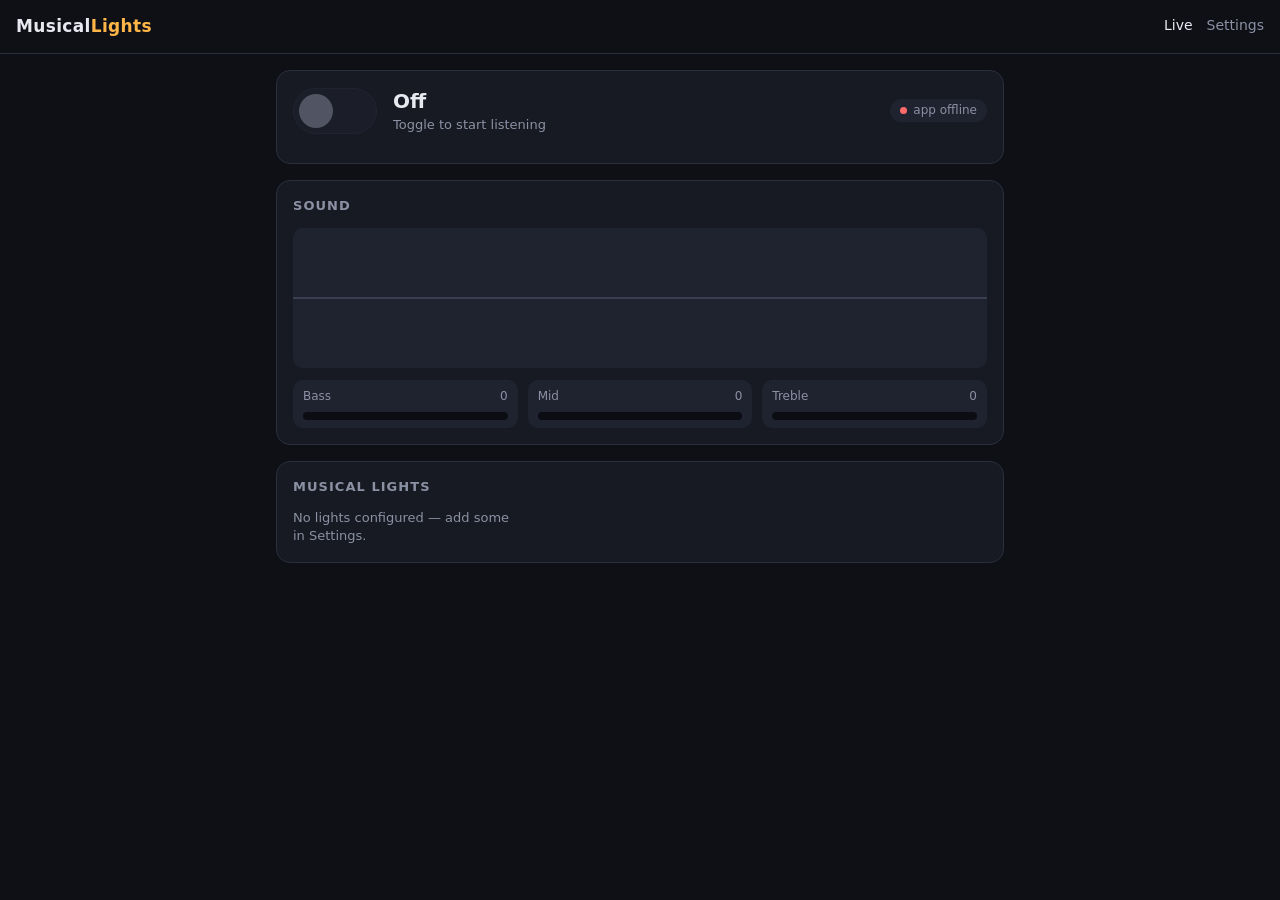
==== static/index.html @ 755388d3 "MusicalLights: audio-reactive Home Assistant lights from a browser mic A web app that makes Home Ass" ====
<!doctype html>
<html lang="en">
<head>
  <meta charset="utf-8">
  <meta name="viewport" content="width=device-width, initial-scale=1">
  <title>MusicalLights</title>
  <link rel="stylesheet" href="/static/app.css">
</head>
<body>
  <header>
    <h1>Musical<span>Lights</span></h1>
    <nav><a href="/" class="here">Live</a><a href="/settings">Settings</a></nav>
  </header>
  <main>
    <section>
      <div class="power">
        <label class="switch">
          <input type="checkbox" id="power">
          <span class="track"></span>
        </label>
        <div>
          <div class="power-label" id="power-label">Off</div>
          <div class="muted" id="power-detail">Toggle to start listening</div>
        </div>
        <div class="spacer"></div>
        <span class="pill" id="ha-pill">HA</span>
      </div>
      <div class="error" id="error"></div>
    </section>

    <section>
      <h2>Sound</h2>
      <canvas id="wave"></canvas>
      <div class="bands">
        <div class="band bass"><div class="name"><span>Bass</span><span id="lv-bass">0</span></div><div class="meter"><i id="m-bass"></i></div></div>
        <div class="band mid"><div class="name"><span>Mid</span><span id="lv-mid">0</span></div><div class="meter"><i id="m-mid"></i></div></div>
        <div class="band treble"><div class="name"><span>Treble</span><span id="lv-treble">0</span></div><div class="meter"><i id="m-treble"></i></div></div>
      </div>
    </section>

    <section>
      <h2>Musical lights</h2>
      <div class="lights" id="lights"></div>
    </section>
  </main>
  <script src="/static/live.js"></script>
</body>
</html>
---- static/app.css ----
:root {
  --bg: #0e1016;
  --panel: #171a23;
  --panel-2: #1f2330;
  --line: #2a2f3e;
  --text: #e7e9ef;
  --muted: #8b91a3;
  --accent: #ffb547;
  --bass: #ff5d73;
  --mid: #ffb547;
  --treble: #5ec8ff;
  --ok: #4fd18b;
  --bad: #ff6b6b;
  --radius: 14px;
  color-scheme: dark;
}
* { box-sizing: border-box; }
html, body { margin: 0; background: var(--bg); color: var(--text);
  font: 15px/1.45 system-ui, -apple-system, "Segoe UI", Roboto, sans-serif; }
a { color: inherit; }
header { display: flex; align-items: center; justify-content: space-between;
  padding: 14px 16px; border-bottom: 1px solid var(--line); }
header h1 { font-size: 17px; margin: 0; letter-spacing: .02em; }
header h1 span { color: var(--accent); }
nav a { color: var(--muted); text-decoration: none; margin-left: 14px; font-size: 14px; }
nav a.here, nav a:hover { color: var(--text); }
main { max-width: 760px; margin: 0 auto; padding: 16px; display: grid; gap: 16px; }
section { background: var(--panel); border: 1px solid var(--line); border-radius: var(--radius);
  padding: 16px; }
section h2 { font-size: 13px; text-transform: uppercase; letter-spacing: .08em;
  color: var(--muted); margin: 0 0 12px; font-weight: 600; }
.muted { color: var(--muted); font-size: 13px; }
.row { display: flex; align-items: center; gap: 10px; flex-wrap: wrap; }
.spacer { flex: 1; }

/* status pill */
.pill { display: inline-flex; align-items: center; gap: 6px; font-size: 12px;
  padding: 3px 10px; border-radius: 999px; background: var(--panel-2); color: var(--muted); }
.pill::before { content: ""; width: 7px; height: 7px; border-radius: 50%; background: var(--muted); }
.pill.ok::before { background: var(--ok); }
.pill.bad::before { background: var(--bad); }

/* big toggle */
.power { display: flex; align-items: center; gap: 16px; }
.switch { position: relative; width: 84px; height: 46px; flex: none; }
.switch input { opacity: 0; width: 0; height: 0; }
.switch .track { position: absolute; inset: 0; border-radius: 999px; background: var(--panel-2);
  border: 1px solid var(--line); transition: background .2s; cursor: pointer; }
.switch .track::after { content: ""; position: absolute; top: 5px; left: 5px; width: 34px;
  height: 34px; border-radius: 50%; background: var(--muted); transition: transform .2s, background .2s; }
.switch input:checked + .track { background: #3a2c14; border-color: var(--accent); }
.switch input:checked + .track::after { transform: translateX(38px); background: var(--accent); }
.switch input:disabled + .track { opacity: .5; cursor: wait; }
.power-label { font-size: 20px; font-weight: 600; }
.error { color: var(--bad); font-size: 13px; min-height: 1em; }

/* visualizer */
canvas { width: 100%; height: 140px; display: block; background: var(--panel-2);
  border-radius: 10px; }
.bands { display: grid; grid-template-columns: repeat(3, 1fr); gap: 10px; margin-top: 12px; }
.band { background: var(--panel-2); border-radius: 10px; padding: 8px 10px; }
.band .name { font-size: 12px; color: var(--muted); display: flex; justify-content: space-between; }
.meter { height: 8px; border-radius: 4px; background: #0b0d12; margin-top: 6px; overflow: hidden; }
.meter i { display: block; height: 100%; width: 0; border-radius: 4px; transition: width .06s linear; }
.bass .meter i { background: var(--bass); }
.mid .meter i { background: var(--mid); }
.treble .meter i { background: var(--treble); }

/* light cards */
.lights { display: grid; grid-template-columns: repeat(auto-fill, minmax(200px, 1fr)); gap: 10px; }
.light { background: var(--panel-2); border-radius: 12px; padding: 12px; position: relative;
  overflow: hidden; }
.light .glow { position: absolute; inset: 0; opacity: 0; transition: opacity .12s linear;
  pointer-events: none; }
.light.bass .glow { background: radial-gradient(circle at 20% 0%, var(--bass), transparent 70%); }
.light.mid .glow { background: radial-gradient(circle at 20% 0%, var(--mid), transparent 70%); }
.light.treble .glow { background: radial-gradient(circle at 20% 0%, var(--treble), transparent 70%); }
.light > * { position: relative; }
.light .eid { font-size: 13px; word-break: break-all; }
.light .pct { font-size: 26px; font-weight: 600; margin-top: 4px; }
.tag { font-size: 11px; padding: 1px 7px; border-radius: 999px; background: #0b0d12;
  color: var(--muted); margin-right: 4px; }
.tag.bass { color: var(--bass); } .tag.mid { color: var(--mid); } .tag.treble { color: var(--treble); }

/* forms */
label.field { display: grid; gap: 4px; font-size: 13px; color: var(--muted); }
input[type=text], input[type=password], input[type=number], input[type=url], select {
  background: #0b0d12; color: var(--text); border: 1px solid var(--line); border-radius: 8px;
  padding: 8px 10px; font: inherit; min-width: 0; }
input[type=range] { accent-color: var(--accent); width: 100%; }
button { background: var(--panel-2); color: var(--text); border: 1px solid var(--line);
  border-radius: 8px; padding: 8px 14px; font: inherit; cursor: pointer; }
button.primary { background: var(--accent); color: #1a1205; border-color: var(--accent); font-weight: 600; }
button.danger { color: var(--bad); }
button:disabled { opacity: .5; cursor: default; }
.grid2 { display: grid; grid-template-columns: 1fr 1fr; gap: 10px; }
.grid3 { display: grid; grid-template-columns: repeat(3, 1fr); gap: 10px; }
.cfg-light { border-top: 1px solid var(--line); padding: 12px 0; display: grid; gap: 10px; }
.cfg-light:first-child { border-top: 0; padding-top: 0; }
.slider { display: grid; grid-template-columns: 110px 1fr 44px; align-items: center; gap: 8px;
  font-size: 13px; color: var(--muted); }
.slider output { text-align: right; color: var(--text); }
.add { display: grid; grid-template-columns: 1fr 120px auto; gap: 8px; }
.band-row { display: grid; grid-template-columns: 70px 1fr 1fr; gap: 8px; align-items: center; }
.toast { position: fixed; bottom: 16px; left: 50%; transform: translateX(-50%);
  background: var(--panel-2); border: 1px solid var(--line); padding: 8px 14px;
  border-radius: 10px; font-size: 13px; opacity: 0; transition: opacity .2s; pointer-events: none; }
.toast.show { opacity: 1; }
.toast.bad { border-color: var(--bad); color: var(--bad); }

@media (max-width: 520px) {
  .add { grid-template-columns: 1fr 1fr; }
  .add button { grid-column: span 2; }
  .grid3 { grid-template-columns: 1fr; }
  .slider { grid-template-columns: 90px 1fr 40px; }
}
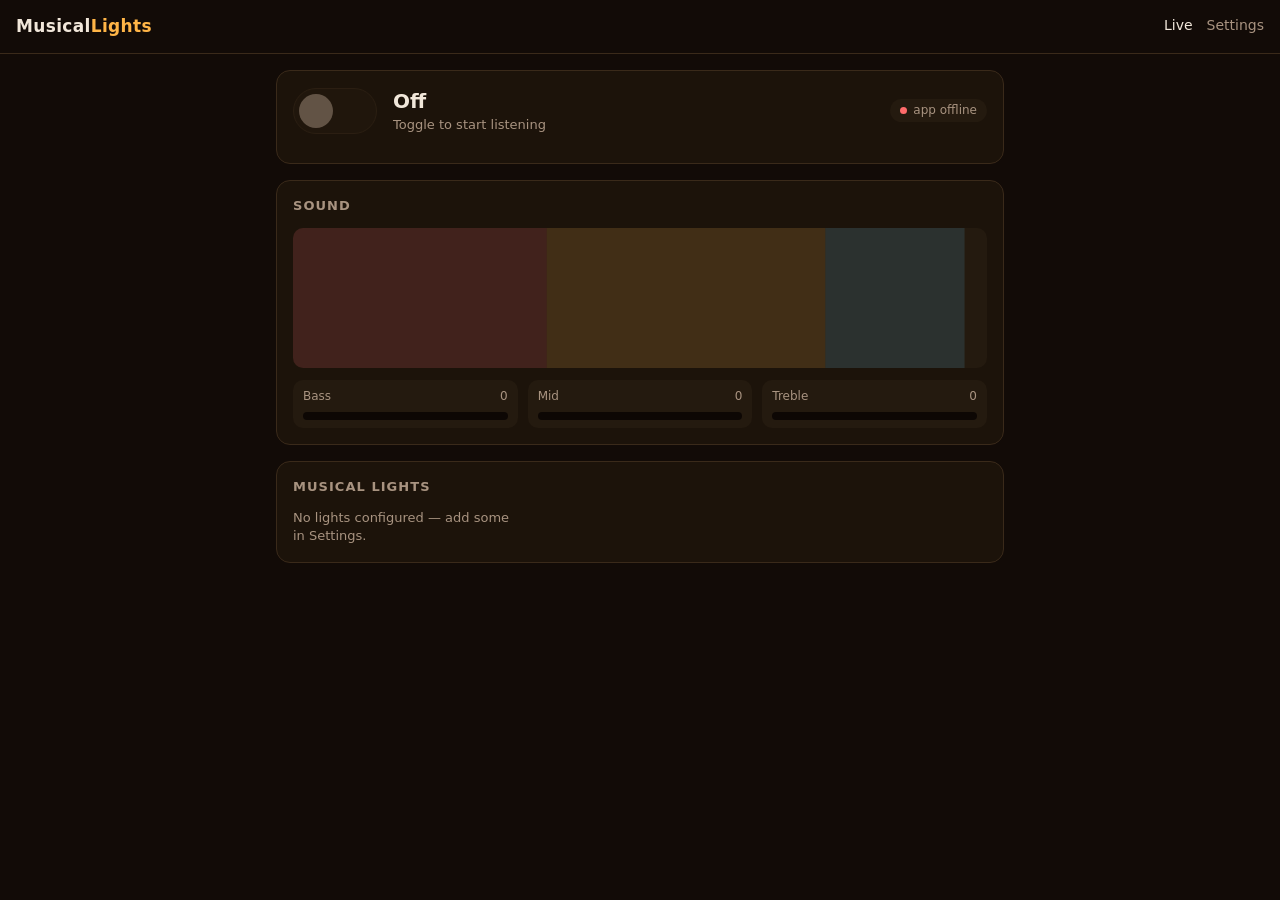
==== commit b809470b: "Make the app installable: PWA manifest, service worker, icons, dark-amber theme, spectrum view Chrom" ====
--- a/static/index.html
+++ b/static/index.html
@@ -4,12 +4,18 @@
   <meta charset="utf-8">
   <meta name="viewport" content="width=device-width, initial-scale=1">
   <title>MusicalLights</title>
+  <link rel="manifest" href="/static/manifest.json">
+  <meta name="theme-color" content="#120b07">
+  <link rel="icon" href="/static/icons/favicon.svg" type="image/svg+xml">
+  <link rel="icon" href="/static/icons/favicon-32.png" sizes="32x32" type="image/png">
+  <link rel="icon" href="/static/icons/icon-192.png" sizes="192x192">
+  <link rel="apple-touch-icon" href="/static/icons/apple-touch-icon.png">
   <link rel="stylesheet" href="/static/app.css">
 </head>
 <body>
   <header>
     <h1>Musical<span>Lights</span></h1>
-    <nav><a href="/" class="here">Live</a><a href="/settings">Settings</a></nav>
+    <nav><a href="/" class="here">Live</a><a href="/settings" id="nav-settings">Settings</a></nav>
   </header>
   <main>
     <section>
@@ -21,6 +27,7 @@
         <div>
           <div class="power-label" id="power-label">Off</div>
           <div class="muted" id="power-detail">Toggle to start listening</div>
+          <button id="take-control" class="primary" hidden style="margin-top:8px">Take control</button>
         </div>
         <div class="spacer"></div>
         <span class="pill" id="ha-pill">HA</span>
--- a/static/app.css
+++ b/static/app.css
@@ -1,10 +1,10 @@
 :root {
-  --bg: #0e1016;
-  --panel: #171a23;
-  --panel-2: #1f2330;
-  --line: #2a2f3e;
-  --text: #e7e9ef;
-  --muted: #8b91a3;
+  --bg: #120b07;
+  --panel: #1c130a;
+  --panel-2: #241a0f;
+  --line: #3a2a1a;
+  --text: #f1e7da;
+  --muted: #a89380;
   --accent: #ffb547;
   --bass: #ff5d73;
   --mid: #ffb547;
@@ -60,7 +60,7 @@
 .bands { display: grid; grid-template-columns: repeat(3, 1fr); gap: 10px; margin-top: 12px; }
 .band { background: var(--panel-2); border-radius: 10px; padding: 8px 10px; }
 .band .name { font-size: 12px; color: var(--muted); display: flex; justify-content: space-between; }
-.meter { height: 8px; border-radius: 4px; background: #0b0d12; margin-top: 6px; overflow: hidden; }
+.meter { height: 8px; border-radius: 4px; background: #0d0704; margin-top: 6px; overflow: hidden; }
 .meter i { display: block; height: 100%; width: 0; border-radius: 4px; transition: width .06s linear; }
 .bass .meter i { background: var(--bass); }
 .mid .meter i { background: var(--mid); }
@@ -78,14 +78,14 @@
 .light > * { position: relative; }
 .light .eid { font-size: 13px; word-break: break-all; }
 .light .pct { font-size: 26px; font-weight: 600; margin-top: 4px; }
-.tag { font-size: 11px; padding: 1px 7px; border-radius: 999px; background: #0b0d12;
+.tag { font-size: 11px; padding: 1px 7px; border-radius: 999px; background: #0d0704;
   color: var(--muted); margin-right: 4px; }
 .tag.bass { color: var(--bass); } .tag.mid { color: var(--mid); } .tag.treble { color: var(--treble); }
 
 /* forms */
 label.field { display: grid; gap: 4px; font-size: 13px; color: var(--muted); }
 input[type=text], input[type=password], input[type=number], input[type=url], select {
-  background: #0b0d12; color: var(--text); border: 1px solid var(--line); border-radius: 8px;
+  background: #0d0704; color: var(--text); border: 1px solid var(--line); border-radius: 8px;
   padding: 8px 10px; font: inherit; min-width: 0; }
 input[type=range] { accent-color: var(--accent); width: 100%; }
 button { background: var(--panel-2); color: var(--text); border: 1px solid var(--line);
